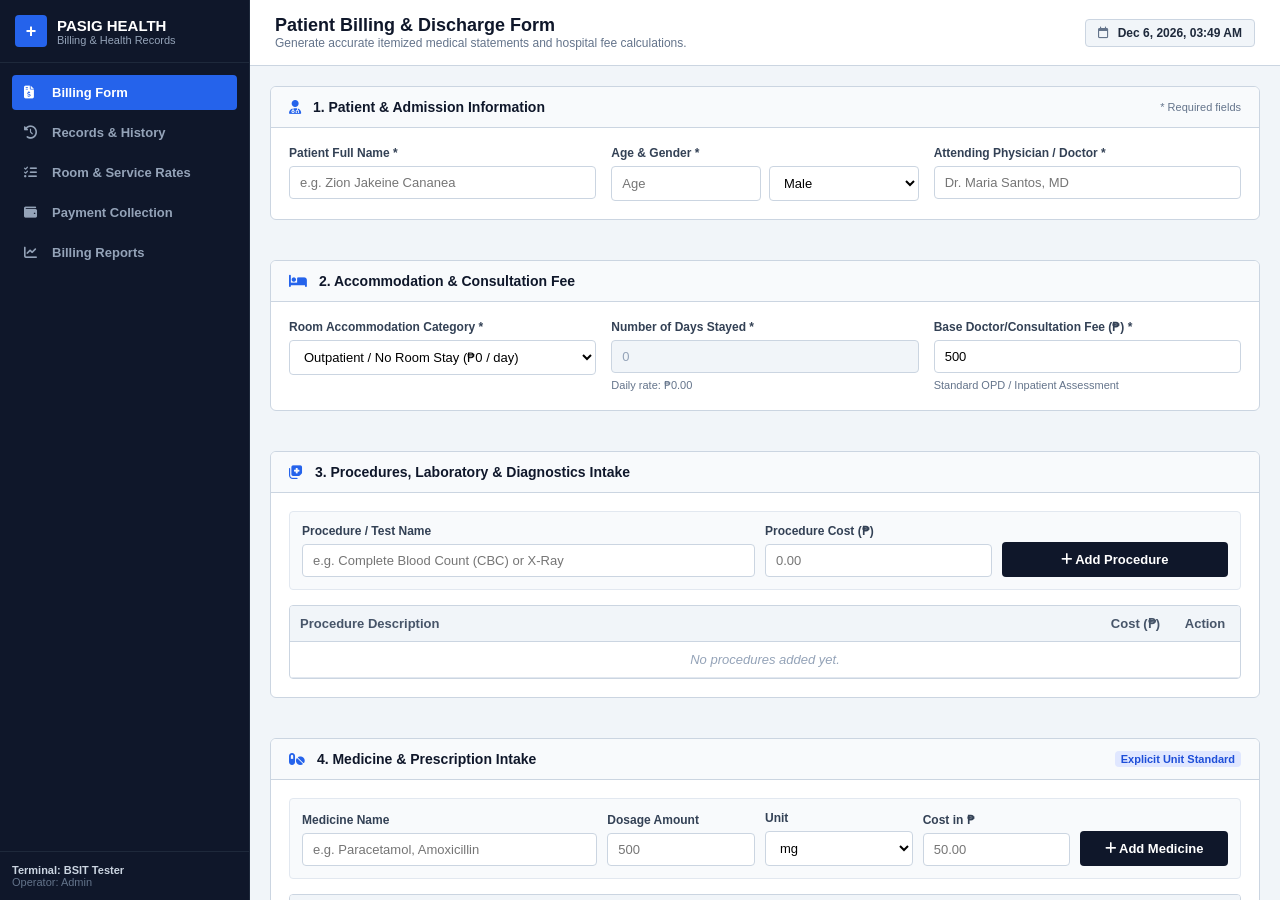
==== billing.html @ 8644d65e "Add files via upload" ====
<!DOCTYPE html>
<html lang="en">
<head>
  <meta charset="UTF-8">
  <meta name="viewport" content="width=device-width, initial-scale=1.0">
  <title>PASIG HEALTH - Billing Form</title>
  <link rel="stylesheet" href="https://cdnjs.cloudflare.com/ajax/libs/font-awesome/6.4.0/css/all.min.css">
  <link rel="stylesheet" href="css/style.css">
</head>
<body>

  <div class="class1">
    <aside class="class2">
      <div class="class3">
        <div class="LogoBackground">+</div>
        <div>
          <h1 style="font-size: 15px; font-weight: bold; color: #fff;">PASIG HEALTH</h1>
          <p style="font-size: 11px; color: #94a3b8;">Billing & Health Records</p>
        </div>
      </div>

      <nav class="class5">
        <a href="billing.html" class="class6 class7">
          <i class="fa-solid fa-file-invoice-dollar" style="width: 18px;"></i>
          <span>Billing Form</span>
        </a>
        <a href="history.html" class="class6">
          <i class="fa-solid fa-clock-rotate-left" style="width: 18px;"></i>
          <span>Records & History</span>
        </a>
        <a href="rates.html" class="class6">
          <i class="fa-solid fa-list-check" style="width: 18px;"></i>
          <span>Room & Service Rates</span>
        </a>
        <a href="payments.html" class="class6">
          <i class="fa-solid fa-wallet" style="width: 18px;"></i>
          <span>Payment Collection</span>
        </a>
        <a href="reports.html" class="class6">
          <i class="fa-solid fa-chart-line" style="width: 18px;"></i>
          <span>Billing Reports</span>
        </a>
      </nav>

      <div style="padding: 12px; border-top: 1px solid #1e293b; font-size: 11px; color: #64748b;">
        <p style="color: #cbd5e1; font-weight: bold;">Terminal: BSIT Tester</p>
        <p>Operator: Admin</p>
      </div>
    </aside>

    <main class="class8">
      <header class="class9">
        <div>
          <h2 style="font-size: 18px; font-weight: bold; color: #0f172a;">Patient Billing & Discharge Form</h2>
          <p style="font-size: 12px; color: #64748b;">Generate accurate itemized medical statements and hospital fee calculations.</p>
        </div>
        <div style="font-size: 12px; background: #f1f5f9; border: 1px solid #cbd5e1; padding: 6px 12px; border-radius: 4px;">
          <i class="fa-regular fa-calendar" style="color: #64748b; margin-right: 5px;"></i>
          <span id="current-date-display" style="font-weight: bold;">--</span>
        </div>
      </header>

      <div class="class10">
        <form id="billingForm" onsubmit="handleFormSubmit(event)" style="display: flex; flex-direction: column; gap: 20px;">
          
          <!-- SECTION 1 -->
          <div class="class11">
            <div class="class12">
              <span><i class="fa-solid fa-user-doctor" style="color: #2563eb; margin-right: 8px;"></i> 1. Patient & Admission Information</span>
              <span style="font-size: 11px; color: #64748b; font-weight: normal;">* Required fields</span>
            </div>
            
            <div class="class13">
              <div class="class14">
                <label class="class15">Patient Full Name *</label>
                <input type="text" id="patientName" required placeholder="e.g. Zion Jakeine Cananea" class="class16">
              </div>

              <div class="class14">
                <label class="class15">Age & Gender *</label>
                <div style="display: flex; gap: 8px;">
                  <input type="number" id="patientAge" required min="0" max="130" placeholder="Age" class="class16">
                  <select id="patientGender" required class="class16">
                    <option value="Male">Male</option>
                    <option value="Female">Female</option>
                    <option value="Other">Other</option>
                  </select>
                </div>
              </div>

              <div class="class14">
                <label class="class15">Attending Physician / Doctor *</label>
                <input type="text" id="attendingPhysician" required placeholder="Dr. Maria Santos, MD" class="class16">
              </div>
            </div>
          </div>

          <!-- SECTION 2 -->
          <div class="class11">
            <div class="class12">
              <span><i class="fa-solid fa-bed" style="color: #2563eb; margin-right: 8px;"></i> 2. Accommodation & Consultation Fee</span>
            </div>

            <div class="class13">
              <div class="class14">
                <label class="class15">Room Accommodation Category *</label>
                <select id="roomCategory" onchange="handleRoomChange()" class="class16">
                  <option value="outpatient">Outpatient / No Room Stay (₱0 / day)</option>
                  <option value="ward">General Ward (₱1,000 / day)</option>
                  <option value="semi">Semi-Private Room (₱2,500 / day)</option>
                  <option value="private">Private Room (₱5,000 / day)</option>
                  <option value="icu">ICU - Intensive Care Unit (₱15,000 / day)</option>
                </select>
              </div>

              <div class="class14">
                <label class="class15">Number of Days Stayed *</label>
                <input type="number" id="daysStayed" value="0" min="0" disabled oninput="calculateTotals()" class="class16 class-disabled">
                <span id="roomRateNote" style="font-size: 11px; color: #64748b;">Daily rate: ₱0.00</span>
              </div>

              <div class="class14">
                <label class="class15">Base Doctor/Consultation Fee (₱) *</label>
                <input type="number" id="consultationFee" value="500" min="0" step="0.01" oninput="calculateTotals()" required class="class16">
                <span style="font-size: 11px; color: #64748b;">Standard OPD / Inpatient Assessment</span>
              </div>
            </div>
          </div>

          <!-- SECTION 3 -->
          <div class="class11">
            <div class="class12">
              <span><i class="fa-solid fa-notes-medical" style="color: #2563eb; margin-right: 8px;"></i> 3. Procedures, Laboratory & Diagnostics Intake</span>
            </div>

            <div class="class17">
              <div class="class18">
                <div class="class14" style="flex: 2;">
                  <label class="class15">Procedure / Test Name</label>
                  <input type="text" id="procName" placeholder="e.g. Complete Blood Count (CBC) or X-Ray" class="class16">
                </div>

                <div class="class14" style="flex: 1;">
                  <label class="class15">Procedure Cost (₱)</label>
                  <input type="number" id="procCost" placeholder="0.00" min="0" step="0.01" class="class16">
                </div>

                <div style="flex: 1;">
                  <button type="button" onclick="addProcedure()" class="class19">
                    <i class="fa-solid fa-plus"></i> Add Procedure
                  </button>
                </div>
              </div>

              <div style="border: 1px solid #cbd5e1; border-radius: 4px; overflow: hidden;">
                <table class="class20">
                  <thead>
                    <tr>
                      <th>Procedure Description</th>
                      <th style="text-align: right;">Cost (₱)</th>
                      <th style="text-align: center; width: 70px;">Action</th>
                    </tr>
                  </thead>
                  <tbody id="proceduresList">
                    <tr><td colspan="3" style="text-align: center; color: #94a3b8; font-style: italic;">No procedures added yet.</td></tr>
                  </tbody>
                </table>
              </div>
            </div>
          </div>

          <!-- SECTION 4 -->
          <div class="class11">
            <div class="class12">
              <span><i class="fa-solid fa-pills" style="color: #2563eb; margin-right: 8px;"></i> 4. Medicine & Prescription Intake</span>
              <span style="font-size: 11px; background: #e0e7ff; color: #1d4ed8; padding: 2px 6px; border-radius: 4px;">Explicit Unit Standard</span>
            </div>

            <div class="class17">
              <div class="class18">
                <div class="class14" style="flex: 2;">
                  <label class="class15">Medicine Name</label>
                  <input type="text" id="medName" placeholder="e.g. Paracetamol, Amoxicillin" class="class16">
                </div>

                <div class="class14" style="flex: 1;">
                  <label class="class15">Dosage Amount</label>
                  <input type="number" id="medDosage" placeholder="500" min="0" step="any" class="class16">
                </div>

                <div class="class14" style="flex: 1;">
                  <label class="class15">Unit</label>
                  <select id="medUnit" class="class16">
                    <option value="mg">mg</option>
                    <option value="ml">ml</option>
                    <option value="g">g</option>
                    <option value="mcg">mcg</option>
                    <option value="tablets">tablets</option>
                    <option value="capsules">capsules</option>
                    <option value="vials">vials</option>
                    <option value="ampoules">ampoules</option>
                  </select>
                </div>

                <div class="class14" style="flex: 1;">
                  <label class="class15">Cost in ₱</label>
                  <input type="number" id="medCost" placeholder="50.00" min="0" step="0.01" class="class16">
                </div>

                <div style="flex: 1;">
                  <button type="button" onclick="addMedicine()" class="class19">
                    <i class="fa-solid fa-plus"></i> Add Medicine
                  </button>
                </div>
              </div>

              <div style="border: 1px solid #cbd5e1; border-radius: 4px; overflow: hidden;">
                <table class="class20">
                  <thead>
                    <tr>
                      <th>Medicine Detail (Name - Dosage & Unit)</th>
                      <th style="text-align: right;">Total Price (₱)</th>
                      <th style="text-align: center; width: 70px;">Action</th>
                    </tr>
                  </thead>
                  <tbody id="medicinesList">
                    <tr><td colspan="3" style="text-align: center; color: #94a3b8; font-style: italic;">No medicines added yet.</td></tr>
                  </tbody>
                </table>
              </div>
            </div>
          </div>

          <!-- SECTION 5: TOTAL BREAKDOWN -->
          <div class="class11" style="padding: 18px;">
            <h3 style="font-size: 15px; font-weight: bold; border-bottom: 1px solid #e2e8f0; padding-bottom: 8px; margin-bottom: 15px;">Billing Calculation Summary</h3>

            <div class="class21">
              <div class="class22">
                <span style="font-size: 11px; color: #64748b; display: block;">Consultation Fee</span>
                <span id="summaryConsultation" style="font-weight: bold; font-size: 16px; color: #0f172a;">₱500.00</span>
              </div>
              <div class="class22">
                <span style="font-size: 11px; color: #64748b; display: block;">Room Total Fee</span>
                <span id="summaryRoom" style="font-weight: bold; font-size: 16px; color: #0f172a;">₱0.00</span>
              </div>
              <div class="class22">
                <span style="font-size: 11px; color: #64748b; display: block;">Procedures Total</span>
                <span id="summaryProcedures" style="font-weight: bold; font-size: 16px; color: #0f172a;">₱0.00</span>
              </div>
              <div class="class22">
                <span style="font-size: 11px; color: #64748b; display: block;">Medicines Total</span>
                <span id="summaryMedicines" style="font-weight: bold; font-size: 16px; color: #0f172a;">₱0.00</span>
              </div>
            </div>

            <div class="class23">
              <div style="display: flex; align-items: baseline; gap: 8px;">
                <span style="font-weight: bold; font-size: 14px; color: #475569;">Grand Total Amount Due:</span>
                <span id="summaryGrandTotal" style="font-size: 22px; font-weight: bold; color: #2563eb;">₱500.00</span>
              </div>

              <div style="display: flex; gap: 10px;">
                <button type="button" onclick="resetBillingForm()" class="class25">Reset Form</button>
                <button type="submit" class="class24"><i class="fa-solid fa-file-invoice"></i> Process Billing & Save Record</button>
              </div>
            </div>
          </div>

        </form>
      </div>
    </main>
  </div>

  <!-- INVOICE MODAL -->
  <div id="invoiceModal" class="class26 class28">
    <div class="class27">
      <div class="no-print" style="display: flex; justify-content: space-between; align-items: center; border-bottom: 1px solid #cbd5e1; padding-bottom: 12px; margin-bottom: 15px;">
        <h3 style="font-weight: bold; font-size: 15px;">Official Patient Invoice Statement</h3>
        <div style="display: flex; gap: 8px;">
          <button onclick="printInvoice()" class="class24" style="padding: 6px 12px;"><i class="fa-solid fa-print"></i> Print Invoice</button>
          <button onclick="closeInvoiceModal()" class="class25" style="padding: 6px 12px;">Close</button>
        </div>
      </div>

      <div id="printableInvoice" style="font-size: 12px; display: flex; flex-direction: column; gap: 15px;">
        <div style="display: flex; justify-content: space-between; border-bottom: 1px solid #cbd5e1; padding-bottom: 12px;">
          <div>
            <h2 style="font-size: 16px; font-weight: bold; color: #0f172a;">PASIG GENERAL HOSPITAL</h2>
            <p style="color: #64748b;">Medical Records & Financial Billing Department</p>
          </div>
          <div style="text-align: right;">
            <p id="inv-id" style="font-weight: bold; font-family: monospace; font-size: 14px;">INV-2026-0000</p>
            <p style="color: #64748b;">Date: <span id="inv-date">--</span></p>
          </div>
        </div>

        <div style="background: #f8fafc; padding: 10px; border-radius: 4px; border: 1px solid #e2e8f0; display: grid; grid-template-columns: 1fr 1fr; gap: 10px;">
          <div>
            <p style="color: #64748b;">Patient Name:</p>
            <p id="inv-patientName" style="font-weight: bold; font-size: 13px;">--</p>
            <p style="color: #64748b; margin-top: 4px;">Age / Gender: <span id="inv-patientInfo" style="color: #0f172a;">--</span></p>
          </div>
          <div>
            <p style="color: #64748b;">Attending Physician:</p>
            <p id="inv-physician" style="font-weight: bold; color: #0f172a;">--</p>
            <p style="color: #64748b; margin-top: 4px;">Accommodation: <span id="inv-roomCategory" style="color: #0f172a;">--</span></p>
          </div>
        </div>

        <div>
          <h4 style="font-weight: bold; border-bottom: 1px solid #cbd5e1; padding-bottom: 5px; margin-bottom: 8px;">Itemized Charges</h4>
          <table class="class20">
            <thead>
              <tr>
                <th>Item / Description</th>
                <th style="text-align: center;">Category</th>
                <th style="text-align: right;">Amount (₱)</th>
              </tr>
            </thead>
            <tbody id="inv-itemsTable"></tbody>
          </table>
        </div>

        <div style="display: flex; justify-content: flex-end; border-top: 1px solid #cbd5e1; padding-top: 10px;">
          <div style="width: 250px; display: flex; flex-direction: column; gap: 4px; text-align: right;">
            <div style="display: flex; justify-content: space-between; color: #64748b;"><span>Consultation Fee:</span><span id="inv-subConsultation">₱0.00</span></div>
            <div style="display: flex; justify-content: space-between; color: #64748b;"><span>Room Accommodation:</span><span id="inv-subRoom">₱0.00</span></div>
            <div style="display: flex; justify-content: space-between; color: #64748b;"><span>Procedures & Lab:</span><span id="inv-subProcedures">₱0.00</span></div>
            <div style="display: flex; justify-content: space-between; color: #64748b;"><span>Pharmacy & Medicines:</span><span id="inv-subMedicines">₱0.00</span></div>
            <div style="display: flex; justify-content: space-between; font-weight: bold; font-size: 15px; color: #0f172a; border-top: 1px solid #cbd5e1; padding-top: 6px; margin-top: 4px;">
              <span>Grand Total Due:</span>
              <span id="inv-grandTotal" style="color: #2563eb;">₱0.00</span>
            </div>
          </div>
        </div>
      </div>
    </div>
  </div>

  <script src="js/app.js"></script>
</body>
</html>
---- css/style.css ----
* {
  box-sizing: border-box;
  margin: 0;
  padding: 0;
}

body {
  font-family: Arial, Helvetica, sans-serif;
  background-color: #f1f5f9;
  color: #1e293b;
}

.class1 {
  display: flex;
  min-height: 100vh;
  flex-direction: row;
}

.class2 {
  width: 250px;
  background-color: #0f172a;
  color: #ffffff;
  display: flex;
  flex-direction: column;
  flex-shrink: 0;
  border-right: 1px solid #1e293b;
}

.class3 {
  padding: 15px;
  border-bottom: 1px solid #1e293b;
  display: flex;
  align-items: center;
  gap: 10px;
}

.LogoBackground {
  width: 32px;
  height: 32px;
  background-color: #2563eb;
  color: #ffffff;
  border-radius: 4px;
  display: flex;
  align-items: center;
  justify-content: center;
  font-weight: bold;
  font-size: 18px;
}

.class5 {
  flex: 1;
  padding: 12px;
  display: flex;
  flex-direction: column;
  gap: 5px;
}

.class6 {
  width: 100%;
  display: flex;
  align-items: center;
  gap: 10px;
  padding: 10px 12px;
  border: none;
  background: transparent;
  color: #94a3b8;
  font-size: 13px;
  font-weight: 600;
  cursor: pointer;
  border-radius: 4px;
  text-align: left;
  text-decoration: none;
}

.class6:hover {
  background-color: #1e293b;
  color: #ffffff;
}

.class7 {
  background-color: #2563eb !important;
  color: #ffffff !important;
}

.class8 {
  flex: 1;
  display: flex;
  flex-direction: column;
  min-width: 0;
  height: 100vh;
  overflow-y: auto;
}

.class9 {
  background-color: #ffffff;
  border-bottom: 1px solid #cbd5e1;
  padding: 15px 25px;
  display: flex;
  justify-content: space-between;
  align-items: center;
}

.class10 {
  padding: 20px;
  max-width: 1200px;
  width: 100%;
  margin: 0 auto;
}

.class11 {
  background-color: #ffffff;
  border: 1px solid #cbd5e1;
  border-radius: 6px;
  margin-bottom: 20px;
  overflow: hidden;
}

.class12 {
  background-color: #f8fafc;
  padding: 12px 18px;
  border-bottom: 1px solid #cbd5e1;
  display: flex;
  justify-content: space-between;
  align-items: center;
  font-weight: bold;
  font-size: 14px;
  color: #0f172a;
}

.class13 {
  padding: 18px;
  display: grid;
  grid-template-columns: repeat(3, 1fr);
  gap: 15px;
}

.class14 {
  display: flex;
  flex-direction: column;
  gap: 6px;
}

.class15 {
  font-size: 12px;
  font-weight: bold;
  color: #334155;
}

.class16 {
  width: 100%;
  padding: 8px 10px;
  border: 1px solid #cbd5e1;
  border-radius: 4px;
  font-size: 13px;
  outline: none;
  background-color: #ffffff;
}

.class16:focus {
  border-color: #2563eb;
}

.class17 {
  padding: 18px;
  display: flex;
  flex-direction: column;
  gap: 15px;
}

.class18 {
  display: flex;
  gap: 10px;
  background-color: #f8fafc;
  padding: 12px;
  border: 1px solid #e2e8f0;
  border-radius: 4px;
  align-items: flex-end;
}

.class19 {
  background-color: #0f172a;
  color: #ffffff;
  border: none;
  padding: 8px 14px;
  border-radius: 4px;
  font-size: 13px;
  cursor: pointer;
  font-weight: bold;
  width: 100%;
  height: 35px;
}

.class19:hover {
  background-color: #1e293b;
}

.class20 {
  width: 100%;
  border-collapse: collapse;
  font-size: 13px;
  text-align: left;
}

.class20 th {
  background-color: #f1f5f9;
  padding: 10px;
  border-bottom: 1px solid #cbd5e1;
  color: #475569;
  font-weight: bold;
}

.class20 td {
  padding: 10px;
  border-bottom: 1px solid #e2e8f0;
}

.class21 {
  display: grid;
  grid-template-columns: repeat(4, 1fr);
  gap: 15px;
  margin-bottom: 15px;
}

.class22 {
  background-color: #f8fafc;
  padding: 12px;
  border: 1px solid #e2e8f0;
  border-radius: 4px;
}

.class23 {
  display: flex;
  justify-content: space-between;
  align-items: center;
  border-top: 1px solid #e2e8f0;
  padding-top: 15px;
}

.class24 {
  background-color: #2563eb;
  color: #ffffff;
  border: none;
  padding: 9px 18px;
  border-radius: 4px;
  font-size: 13px;
  font-weight: bold;
  cursor: pointer;
}

.class25 {
  background-color: #ffffff;
  border: 1px solid #cbd5e1;
  color: #334155;
  padding: 9px 18px;
  border-radius: 4px;
  font-size: 13px;
  cursor: pointer;
}

.class26 {
  position: fixed;
  top: 0;
  left: 0;
  width: 100%;
  height: 100%;
  background-color: rgba(15, 23, 42, 0.6);
  display: flex;
  align-items: center;
  justify-content: center;
  z-index: 999;
}

.class27 {
  background-color: #ffffff;
  border-radius: 8px;
  width: 100%;
  max-width: 650px;
  max-height: 90vh;
  overflow-y: auto;
  border: 1px solid #cbd5e1;
  padding: 25px;
}

.class28 {
  display: none !important;
}

.class-disabled {
  background-color: #f1f5f9;
  color: #94a3b8;
}

.wip-badge {
  background-color: #fef3c7;
  color: #b45309;
  font-size: 11px;
  font-weight: bold;
  padding: 3px 8px;
  border-radius: 4px;
  border: 1px solid #fde68a;
}

@media (max-width: 768px) {
  .class1 { flex-direction: column; }
  .class2 { width: 100%; }
  .class13, .class21 { grid-template-columns: 1fr; }
  .class18 { flex-direction: column; align-items: stretch; }
}

@media print {
  body * { visibility: hidden; }
  #printableInvoice, #printableInvoice * { visibility: visible; }
  #printableInvoice {
    position: absolute;
    left: 0;
    top: 0;
    width: 100%;
    padding: 20px;
  }
  .no-print { display: none !important; }
}
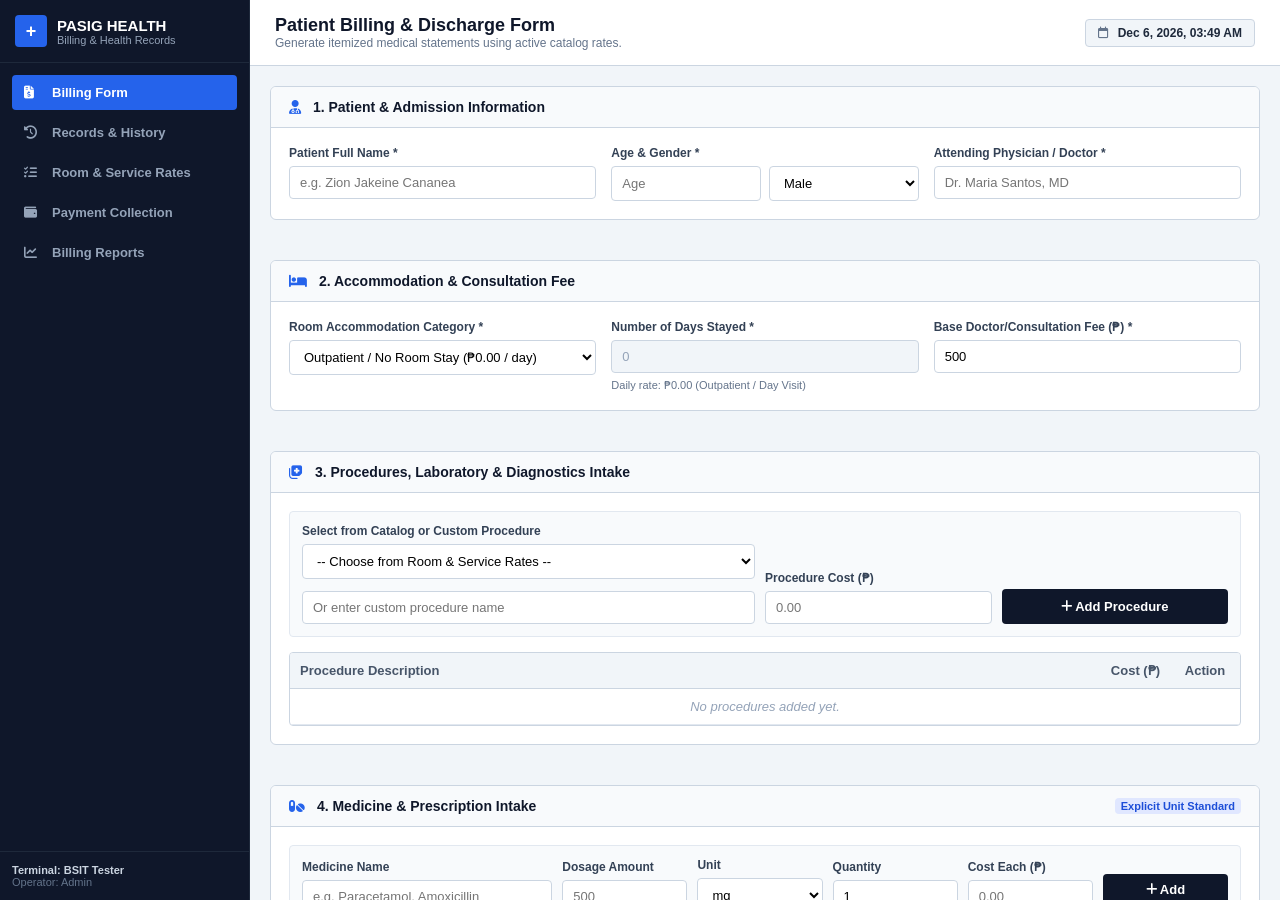
==== commit d1853d42: "Add files via upload" ====
--- a/billing.html
+++ b/billing.html
@@ -1,343 +1,275 @@
 <!DOCTYPE html>
 <html lang="en">
 <head>
-  <meta charset="UTF-8">
-  <meta name="viewport" content="width=device-width, initial-scale=1.0">
-  <title>PASIG HEALTH - Billing Form</title>
-  <link rel="stylesheet" href="https://cdnjs.cloudflare.com/ajax/libs/font-awesome/6.4.0/css/all.min.css">
-  <link rel="stylesheet" href="css/style.css">
+ <meta charset="UTF-8">
+ <meta name="viewport" content="width=device-width, initial-scale=1.0">
+ <title>PASIG HEALTH - Billing Form</title>
+ <link rel="stylesheet" href="https://cdnjs.cloudflare.com/ajax/libs/font-awesome/6.4.0/css/all.min.css">
+ <link rel="stylesheet" href="css/style.css">
 </head>
 <body>
-
-  <div class="class1">
-    <aside class="class2">
-      <div class="class3">
-        <div class="LogoBackground">+</div>
-        <div>
-          <h1 style="font-size: 15px; font-weight: bold; color: #fff;">PASIG HEALTH</h1>
-          <p style="font-size: 11px; color: #94a3b8;">Billing & Health Records</p>
-        </div>
-      </div>
-
-      <nav class="class5">
-        <a href="billing.html" class="class6 class7">
-          <i class="fa-solid fa-file-invoice-dollar" style="width: 18px;"></i>
-          <span>Billing Form</span>
-        </a>
-        <a href="history.html" class="class6">
-          <i class="fa-solid fa-clock-rotate-left" style="width: 18px;"></i>
-          <span>Records & History</span>
-        </a>
-        <a href="rates.html" class="class6">
-          <i class="fa-solid fa-list-check" style="width: 18px;"></i>
-          <span>Room & Service Rates</span>
-        </a>
-        <a href="payments.html" class="class6">
-          <i class="fa-solid fa-wallet" style="width: 18px;"></i>
-          <span>Payment Collection</span>
-        </a>
-        <a href="reports.html" class="class6">
-          <i class="fa-solid fa-chart-line" style="width: 18px;"></i>
-          <span>Billing Reports</span>
-        </a>
-      </nav>
-
-      <div style="padding: 12px; border-top: 1px solid #1e293b; font-size: 11px; color: #64748b;">
-        <p style="color: #cbd5e1; font-weight: bold;">Terminal: BSIT Tester</p>
-        <p>Operator: Admin</p>
-      </div>
-    </aside>
-
-    <main class="class8">
-      <header class="class9">
-        <div>
-          <h2 style="font-size: 18px; font-weight: bold; color: #0f172a;">Patient Billing & Discharge Form</h2>
-          <p style="font-size: 12px; color: #64748b;">Generate accurate itemized medical statements and hospital fee calculations.</p>
-        </div>
-        <div style="font-size: 12px; background: #f1f5f9; border: 1px solid #cbd5e1; padding: 6px 12px; border-radius: 4px;">
-          <i class="fa-regular fa-calendar" style="color: #64748b; margin-right: 5px;"></i>
-          <span id="current-date-display" style="font-weight: bold;">--</span>
-        </div>
-      </header>
-
-      <div class="class10">
-        <form id="billingForm" onsubmit="handleFormSubmit(event)" style="display: flex; flex-direction: column; gap: 20px;">
-          
-          <!-- SECTION 1 -->
-          <div class="class11">
-            <div class="class12">
-              <span><i class="fa-solid fa-user-doctor" style="color: #2563eb; margin-right: 8px;"></i> 1. Patient & Admission Information</span>
-              <span style="font-size: 11px; color: #64748b; font-weight: normal;">* Required fields</span>
-            </div>
-            
-            <div class="class13">
-              <div class="class14">
-                <label class="class15">Patient Full Name *</label>
-                <input type="text" id="patientName" required placeholder="e.g. Zion Jakeine Cananea" class="class16">
-              </div>
-
-              <div class="class14">
-                <label class="class15">Age & Gender *</label>
-                <div style="display: flex; gap: 8px;">
-                  <input type="number" id="patientAge" required min="0" max="130" placeholder="Age" class="class16">
-                  <select id="patientGender" required class="class16">
-                    <option value="Male">Male</option>
-                    <option value="Female">Female</option>
-                    <option value="Other">Other</option>
-                  </select>
-                </div>
-              </div>
-
-              <div class="class14">
-                <label class="class15">Attending Physician / Doctor *</label>
-                <input type="text" id="attendingPhysician" required placeholder="Dr. Maria Santos, MD" class="class16">
-              </div>
-            </div>
-          </div>
-
-          <!-- SECTION 2 -->
-          <div class="class11">
-            <div class="class12">
-              <span><i class="fa-solid fa-bed" style="color: #2563eb; margin-right: 8px;"></i> 2. Accommodation & Consultation Fee</span>
-            </div>
-
-            <div class="class13">
-              <div class="class14">
-                <label class="class15">Room Accommodation Category *</label>
-                <select id="roomCategory" onchange="handleRoomChange()" class="class16">
-                  <option value="outpatient">Outpatient / No Room Stay (₱0 / day)</option>
-                  <option value="ward">General Ward (₱1,000 / day)</option>
-                  <option value="semi">Semi-Private Room (₱2,500 / day)</option>
-                  <option value="private">Private Room (₱5,000 / day)</option>
-                  <option value="icu">ICU - Intensive Care Unit (₱15,000 / day)</option>
-                </select>
-              </div>
-
-              <div class="class14">
-                <label class="class15">Number of Days Stayed *</label>
-                <input type="number" id="daysStayed" value="0" min="0" disabled oninput="calculateTotals()" class="class16 class-disabled">
-                <span id="roomRateNote" style="font-size: 11px; color: #64748b;">Daily rate: ₱0.00</span>
-              </div>
-
-              <div class="class14">
-                <label class="class15">Base Doctor/Consultation Fee (₱) *</label>
-                <input type="number" id="consultationFee" value="500" min="0" step="0.01" oninput="calculateTotals()" required class="class16">
-                <span style="font-size: 11px; color: #64748b;">Standard OPD / Inpatient Assessment</span>
-              </div>
-            </div>
-          </div>
-
-          <!-- SECTION 3 -->
-          <div class="class11">
-            <div class="class12">
-              <span><i class="fa-solid fa-notes-medical" style="color: #2563eb; margin-right: 8px;"></i> 3. Procedures, Laboratory & Diagnostics Intake</span>
-            </div>
-
-            <div class="class17">
-              <div class="class18">
-                <div class="class14" style="flex: 2;">
-                  <label class="class15">Procedure / Test Name</label>
-                  <input type="text" id="procName" placeholder="e.g. Complete Blood Count (CBC) or X-Ray" class="class16">
-                </div>
-
-                <div class="class14" style="flex: 1;">
-                  <label class="class15">Procedure Cost (₱)</label>
-                  <input type="number" id="procCost" placeholder="0.00" min="0" step="0.01" class="class16">
-                </div>
-
-                <div style="flex: 1;">
-                  <button type="button" onclick="addProcedure()" class="class19">
-                    <i class="fa-solid fa-plus"></i> Add Procedure
-                  </button>
-                </div>
-              </div>
-
-              <div style="border: 1px solid #cbd5e1; border-radius: 4px; overflow: hidden;">
-                <table class="class20">
-                  <thead>
-                    <tr>
-                      <th>Procedure Description</th>
-                      <th style="text-align: right;">Cost (₱)</th>
-                      <th style="text-align: center; width: 70px;">Action</th>
-                    </tr>
-                  </thead>
-                  <tbody id="proceduresList">
-                    <tr><td colspan="3" style="text-align: center; color: #94a3b8; font-style: italic;">No procedures added yet.</td></tr>
-                  </tbody>
-                </table>
-              </div>
-            </div>
-          </div>
-
-          <!-- SECTION 4 -->
-          <div class="class11">
-            <div class="class12">
-              <span><i class="fa-solid fa-pills" style="color: #2563eb; margin-right: 8px;"></i> 4. Medicine & Prescription Intake</span>
-              <span style="font-size: 11px; background: #e0e7ff; color: #1d4ed8; padding: 2px 6px; border-radius: 4px;">Explicit Unit Standard</span>
-            </div>
-
-            <div class="class17">
-              <div class="class18">
-                <div class="class14" style="flex: 2;">
-                  <label class="class15">Medicine Name</label>
-                  <input type="text" id="medName" placeholder="e.g. Paracetamol, Amoxicillin" class="class16">
-                </div>
-
-                <div class="class14" style="flex: 1;">
-                  <label class="class15">Dosage Amount</label>
-                  <input type="number" id="medDosage" placeholder="500" min="0" step="any" class="class16">
-                </div>
-
-                <div class="class14" style="flex: 1;">
-                  <label class="class15">Unit</label>
-                  <select id="medUnit" class="class16">
-                    <option value="mg">mg</option>
-                    <option value="ml">ml</option>
-                    <option value="g">g</option>
-                    <option value="mcg">mcg</option>
-                    <option value="tablets">tablets</option>
-                    <option value="capsules">capsules</option>
-                    <option value="vials">vials</option>
-                    <option value="ampoules">ampoules</option>
-                  </select>
-                </div>
-
-                <div class="class14" style="flex: 1;">
-                  <label class="class15">Cost in ₱</label>
-                  <input type="number" id="medCost" placeholder="50.00" min="0" step="0.01" class="class16">
-                </div>
-
-                <div style="flex: 1;">
-                  <button type="button" onclick="addMedicine()" class="class19">
-                    <i class="fa-solid fa-plus"></i> Add Medicine
-                  </button>
-                </div>
-              </div>
-
-              <div style="border: 1px solid #cbd5e1; border-radius: 4px; overflow: hidden;">
-                <table class="class20">
-                  <thead>
-                    <tr>
-                      <th>Medicine Detail (Name - Dosage & Unit)</th>
-                      <th style="text-align: right;">Total Price (₱)</th>
-                      <th style="text-align: center; width: 70px;">Action</th>
-                    </tr>
-                  </thead>
-                  <tbody id="medicinesList">
-                    <tr><td colspan="3" style="text-align: center; color: #94a3b8; font-style: italic;">No medicines added yet.</td></tr>
-                  </tbody>
-                </table>
-              </div>
-            </div>
-          </div>
-
-          <!-- SECTION 5: TOTAL BREAKDOWN -->
-          <div class="class11" style="padding: 18px;">
-            <h3 style="font-size: 15px; font-weight: bold; border-bottom: 1px solid #e2e8f0; padding-bottom: 8px; margin-bottom: 15px;">Billing Calculation Summary</h3>
-
-            <div class="class21">
-              <div class="class22">
-                <span style="font-size: 11px; color: #64748b; display: block;">Consultation Fee</span>
-                <span id="summaryConsultation" style="font-weight: bold; font-size: 16px; color: #0f172a;">₱500.00</span>
-              </div>
-              <div class="class22">
-                <span style="font-size: 11px; color: #64748b; display: block;">Room Total Fee</span>
-                <span id="summaryRoom" style="font-weight: bold; font-size: 16px; color: #0f172a;">₱0.00</span>
-              </div>
-              <div class="class22">
-                <span style="font-size: 11px; color: #64748b; display: block;">Procedures Total</span>
-                <span id="summaryProcedures" style="font-weight: bold; font-size: 16px; color: #0f172a;">₱0.00</span>
-              </div>
-              <div class="class22">
-                <span style="font-size: 11px; color: #64748b; display: block;">Medicines Total</span>
-                <span id="summaryMedicines" style="font-weight: bold; font-size: 16px; color: #0f172a;">₱0.00</span>
-              </div>
-            </div>
-
-            <div class="class23">
-              <div style="display: flex; align-items: baseline; gap: 8px;">
-                <span style="font-weight: bold; font-size: 14px; color: #475569;">Grand Total Amount Due:</span>
-                <span id="summaryGrandTotal" style="font-size: 22px; font-weight: bold; color: #2563eb;">₱500.00</span>
-              </div>
-
-              <div style="display: flex; gap: 10px;">
-                <button type="button" onclick="resetBillingForm()" class="class25">Reset Form</button>
-                <button type="submit" class="class24"><i class="fa-solid fa-file-invoice"></i> Process Billing & Save Record</button>
-              </div>
-            </div>
-          </div>
-
-        </form>
-      </div>
-    </main>
-  </div>
-
-  <!-- INVOICE MODAL -->
-  <div id="invoiceModal" class="class26 class28">
-    <div class="class27">
-      <div class="no-print" style="display: flex; justify-content: space-between; align-items: center; border-bottom: 1px solid #cbd5e1; padding-bottom: 12px; margin-bottom: 15px;">
-        <h3 style="font-weight: bold; font-size: 15px;">Official Patient Invoice Statement</h3>
-        <div style="display: flex; gap: 8px;">
-          <button onclick="printInvoice()" class="class24" style="padding: 6px 12px;"><i class="fa-solid fa-print"></i> Print Invoice</button>
-          <button onclick="closeInvoiceModal()" class="class25" style="padding: 6px 12px;">Close</button>
-        </div>
-      </div>
-
-      <div id="printableInvoice" style="font-size: 12px; display: flex; flex-direction: column; gap: 15px;">
-        <div style="display: flex; justify-content: space-between; border-bottom: 1px solid #cbd5e1; padding-bottom: 12px;">
-          <div>
-            <h2 style="font-size: 16px; font-weight: bold; color: #0f172a;">PASIG GENERAL HOSPITAL</h2>
-            <p style="color: #64748b;">Medical Records & Financial Billing Department</p>
-          </div>
-          <div style="text-align: right;">
-            <p id="inv-id" style="font-weight: bold; font-family: monospace; font-size: 14px;">INV-2026-0000</p>
-            <p style="color: #64748b;">Date: <span id="inv-date">--</span></p>
-          </div>
-        </div>
-
-        <div style="background: #f8fafc; padding: 10px; border-radius: 4px; border: 1px solid #e2e8f0; display: grid; grid-template-columns: 1fr 1fr; gap: 10px;">
-          <div>
-            <p style="color: #64748b;">Patient Name:</p>
-            <p id="inv-patientName" style="font-weight: bold; font-size: 13px;">--</p>
-            <p style="color: #64748b; margin-top: 4px;">Age / Gender: <span id="inv-patientInfo" style="color: #0f172a;">--</span></p>
-          </div>
-          <div>
-            <p style="color: #64748b;">Attending Physician:</p>
-            <p id="inv-physician" style="font-weight: bold; color: #0f172a;">--</p>
-            <p style="color: #64748b; margin-top: 4px;">Accommodation: <span id="inv-roomCategory" style="color: #0f172a;">--</span></p>
-          </div>
-        </div>
-
-        <div>
-          <h4 style="font-weight: bold; border-bottom: 1px solid #cbd5e1; padding-bottom: 5px; margin-bottom: 8px;">Itemized Charges</h4>
-          <table class="class20">
-            <thead>
-              <tr>
-                <th>Item / Description</th>
-                <th style="text-align: center;">Category</th>
-                <th style="text-align: right;">Amount (₱)</th>
-              </tr>
-            </thead>
-            <tbody id="inv-itemsTable"></tbody>
-          </table>
-        </div>
-
-        <div style="display: flex; justify-content: flex-end; border-top: 1px solid #cbd5e1; padding-top: 10px;">
-          <div style="width: 250px; display: flex; flex-direction: column; gap: 4px; text-align: right;">
-            <div style="display: flex; justify-content: space-between; color: #64748b;"><span>Consultation Fee:</span><span id="inv-subConsultation">₱0.00</span></div>
-            <div style="display: flex; justify-content: space-between; color: #64748b;"><span>Room Accommodation:</span><span id="inv-subRoom">₱0.00</span></div>
-            <div style="display: flex; justify-content: space-between; color: #64748b;"><span>Procedures & Lab:</span><span id="inv-subProcedures">₱0.00</span></div>
-            <div style="display: flex; justify-content: space-between; color: #64748b;"><span>Pharmacy & Medicines:</span><span id="inv-subMedicines">₱0.00</span></div>
-            <div style="display: flex; justify-content: space-between; font-weight: bold; font-size: 15px; color: #0f172a; border-top: 1px solid #cbd5e1; padding-top: 6px; margin-top: 4px;">
-              <span>Grand Total Due:</span>
-              <span id="inv-grandTotal" style="color: #2563eb;">₱0.00</span>
-            </div>
-          </div>
-        </div>
-      </div>
-    </div>
-  </div>
-
-  <script src="js/app.js"></script>
+ <div class="class1">
+ <aside class="class2">
+ <div class="class3">
+ <div class="LogoBackground">+</div>
+ <div>
+ <h1 style="font-size: 15px; font-weight: bold; color: #fff;">PASIG HEALTH</h1>
+ <p style="font-size: 11px; color: #94a3b8;">Billing & Health Records</p>
+ </div>
+ </div>
+ <nav class="class5">
+ <a href="billing.html" class="class6 class7"><i class="fa-solid fa-file-invoice-dollar" style="width: 18px;"></i><span>Billing Form</span></a>
+ <a href="history.html" class="class6"><i class="fa-solid fa-clock-rotate-left" style="width: 18px;"></i><span>Records & History</span></a>
+ <a href="rates.html" class="class6"><i class="fa-solid fa-list-check" style="width: 18px;"></i><span>Room & Service Rates</span></a>
+ <a href="payments.html" class="class6"><i class="fa-solid fa-wallet" style="width: 18px;"></i><span>Payment Collection</span></a>
+ <a href="reports.html" class="class6"><i class="fa-solid fa-chart-line" style="width: 18px;"></i><span>Billing Reports</span></a>
+ </nav>
+ <div style="padding: 12px; border-top: 1px solid #1e293b; font-size: 11px; color: #64748b;">
+ <p style="color: #cbd5e1; font-weight: bold;">Terminal: BSIT Tester</p>
+ <p>Operator: Admin</p>
+ </div>
+ </aside>
+
+ <main class="class8">
+ <header class="class9">
+ <div>
+ <h2 style="font-size: 18px; font-weight: bold; color: #0f172a;">Patient Billing & Discharge Form</h2>
+ <p style="font-size: 12px; color: #64748b;">Generate itemized medical statements using active catalog rates.</p>
+ </div>
+ <div style="font-size: 12px; background: #f1f5f9; border: 1px solid #cbd5e1; padding: 6px 12px; border-radius: 4px;">
+ <i class="fa-regular fa-calendar" style="color: #64748b; margin-right: 5px;"></i>
+ <span id="current-date-display" style="font-weight: bold;">--</span>
+ </div>
+ </header>
+
+ <div class="class10">
+ <form id="billingForm" onsubmit="handleFormSubmit(event)" style="display: flex; flex-direction: column; gap: 20px;">
+ 
+ <!-- SECTION 1 -->
+ <div class="class11">
+ <div class="class12"><span><i class="fa-solid fa-user-doctor" style="color: #2563eb; margin-right: 8px;"></i> 1. Patient & Admission Information</span></div>
+ <div class="class13">
+ <div class="class14">
+ <label class="class15">Patient Full Name *</label>
+ <input type="text" id="patientName" required placeholder="e.g. Zion Jakeine Cananea" class="class16">
+ </div>
+ <div class="class14">
+ <label class="class15">Age & Gender *</label>
+ <div style="display: flex; gap: 8px;">
+ <input type="number" id="patientAge" required min="0" max="130" placeholder="Age" class="class16">
+ <select id="patientGender" required class="class16">
+ <option value="Male">Male</option>
+ <option value="Female">Female</option>
+ <option value="Other">Other</option>
+ </select>
+ </div>
+ </div>
+ <div class="class14">
+ <label class="class15">Attending Physician / Doctor *</label>
+ <input type="text" id="attendingPhysician" required placeholder="Dr. Maria Santos, MD" class="class16">
+ </div>
+ </div>
+ </div>
+
+ <!-- SECTION 2 -->
+ <div class="class11">
+ <div class="class12"><span><i class="fa-solid fa-bed" style="color: #2563eb; margin-right: 8px;"></i> 2. Accommodation & Consultation Fee</span></div>
+ <div class="class13">
+ <div class="class14">
+ <label class="class15">Room Accommodation Category *</label>
+ <select id="roomCategory" onchange="handleRoomChange()" class="class16">
+ <!-- Populated dynamically from rates catalog -->
+ </select>
+ </div>
+ <div class="class14">
+ <label class="class15">Number of Days Stayed *</label>
+ <input type="number" id="daysStayed" value="0" min="0" disabled oninput="calculateTotals()" class="class16 class-disabled">
+ <span id="roomRateNote" style="font-size: 11px; color: #64748b;">Daily rate: ₱0.00</span>
+ </div>
+ <div class="class14">
+ <label class="class15">Base Doctor/Consultation Fee (₱) *</label>
+ <input type="number" id="consultationFee" value="500" min="0" step="0.01" oninput="calculateTotals()" required class="class16">
+ </div>
+ </div>
+ </div>
+
+ <!-- SECTION 3: PROCEDURES LINKED TO RATES -->
+ <div class="class11">
+ <div class="class12"><span><i class="fa-solid fa-notes-medical" style="color: #2563eb; margin-right: 8px;"></i> 3. Procedures, Laboratory & Diagnostics Intake</span></div>
+ <div class="class17">
+ <div class="class18">
+ <div class="class14" style="flex: 2;">
+ <label class="class15">Select from Catalog or Custom Procedure</label>
+ <select id="procSelectCatalog" onchange="fillProcedureRate()" class="class16">
+ <option value="">-- Choose from Room & Service Rates --</option>
+ </select>
+ <input type="text" id="procName" placeholder="Or enter custom procedure name" class="class16" style="margin-top: 6px;">
+ </div>
+ <div class="class14" style="flex: 1;">
+ <label class="class15">Procedure Cost (₱)</label>
+ <input type="number" id="procCost" placeholder="0.00" min="0" step="0.01" class="class16">
+ </div>
+ <div style="flex: 1;">
+ <button type="button" onclick="addProcedure()" class="class19"><i class="fa-solid fa-plus"></i> Add Procedure</button>
+ </div>
+ </div>
+ <div style="border: 1px solid #cbd5e1; border-radius: 4px; overflow: hidden;">
+ <table class="class20">
+ <thead><tr><th>Procedure Description</th><th style="text-align: right;">Cost (₱)</th><th style="text-align: center; width: 70px;">Action</th></tr></thead>
+ <tbody id="proceduresList"><tr><td colspan="3" style="text-align: center; color: #94a3b8; font-style: italic;">No procedures added yet.</td></tr></tbody>
+ </table>
+ </div>
+ </div>
+ </div>
+
+ <!-- SECTION 4: MEDICINE & PRESCRIPTION INTAKE -->
+ <div class="class11">
+   <div class="class12">
+     <span><i class="fa-solid fa-pills" style="color: #2563eb; margin-right: 8px;"></i> 4. Medicine & Prescription Intake</span>
+     <span style="font-size: 11px; background: #e0e7ff; color: #1d4ed8; padding: 2px 6px; border-radius: 4px;">Explicit Unit Standard</span>
+   </div>
+
+   <div class="class17">
+     <div class="class18">
+       <div class="class14" style="flex: 2;">
+         <label class="class15">Medicine Name</label>
+         <input type="text" id="medName" placeholder="e.g. Paracetamol, Amoxicillin" class="class16">
+       </div>
+
+       <div class="class14" style="flex: 1;">
+         <label class="class15">Dosage Amount</label>
+         <input type="number" id="medDosage" placeholder="500" min="0" step="any" class="class16">
+       </div>
+
+       <div class="class14" style="flex: 1;">
+         <label class="class15">Unit</label>
+         <select id="medUnit" class="class16">
+           <option value="mg">mg</option>
+           <option value="ml">ml</option>
+           <option value="g">g</option>
+           <option value="mcg">mcg</option>
+           <option value="tablets">tablets</option>
+           <option value="capsules">capsules</option>
+           <option value="vials">vials</option>
+           <option value="ampoules">ampoules</option>
+         </select>
+       </div>
+
+       <div class="class14" style="flex: 1;">
+         <label class="class15">Quantity</label>
+         <input type="number" id="medQty" value="1" min="1" class="class16">
+       </div>
+
+       <div class="class14" style="flex: 1;">
+         <label class="class15">Cost Each (₱)</label>
+         <input type="number" id="medUnitCost" placeholder="0.00" min="0" step="0.01" class="class16">
+       </div>
+
+       <div style="flex: 1;">
+         <button type="button" onclick="addMedicine()" class="class19">
+           <i class="fa-solid fa-plus"></i> Add Medicine
+         </button>
+       </div>
+     </div>
+
+     <div style="border: 1px solid #cbd5e1; border-radius: 4px; overflow: hidden;">
+       <table class="class20">
+         <thead>
+           <tr>
+             <th>Medicine Detail (Name - Dosage & Unit)</th>
+             <th style="text-align: center;">Qty</th>
+             <th style="text-align: right;">Total Price (₱)</th>
+             <th style="text-align: center; width: 70px;">Action</th>
+           </tr>
+         </thead>
+         <tbody id="medicinesList">
+           <tr><td colspan="4" style="text-align: center; color: #94a3b8; font-style: italic;">No medicines added yet.</td></tr>
+         </tbody>
+       </table>
+     </div>
+   </div>
+ </div>
+
+ <!-- SECTION 5: TOTALS -->
+ <div class="class11" style="padding: 18px;">
+ <h3 style="font-size: 15px; font-weight: bold; border-bottom: 1px solid #e2e8f0; padding-bottom: 8px; margin-bottom: 15px;">Billing Calculation Summary</h3>
+ <div class="class21">
+ <div class="class22"><span style="font-size: 11px; color: #64748b; display: block;">Consultation Fee</span><span id="summaryConsultation" style="font-weight: bold; font-size: 16px; color: #0f172a;">₱500.00</span></div>
+ <div class="class22"><span style="font-size: 11px; color: #64748b; display: block;">Room Total Fee</span><span id="summaryRoom" style="font-weight: bold; font-size: 16px; color: #0f172a;">₱0.00</span></div>
+ <div class="class22"><span style="font-size: 11px; color: #64748b; display: block;">Procedures Total</span><span id="summaryProcedures" style="font-weight: bold; font-size: 16px; color: #0f172a;">₱0.00</span></div>
+ <div class="class22"><span style="font-size: 11px; color: #64748b; display: block;">Medicines Total</span><span id="summaryMedicines" style="font-weight: bold; font-size: 16px; color: #0f172a;">₱0.00</span></div>
+ </div>
+ <div class="class23">
+ <div style="display: flex; align-items: baseline; gap: 8px;">
+ <span style="font-weight: bold; font-size: 14px; color: #475569;">Grand Total Amount Due:</span>
+ <span id="summaryGrandTotal" style="font-size: 22px; font-weight: bold; color: #2563eb;">₱500.00</span>
+ </div>
+ <div style="display: flex; gap: 10px;">
+ <button type="button" onclick="resetBillingForm()" class="class25">Reset Form</button>
+ <button type="submit" class="class24"><i class="fa-solid fa-file-invoice"></i> Process Billing & Save Record</button>
+ </div>
+ </div>
+ </div>
+ </form>
+ </div>
+ </main>
+ </div>
+
+ <!-- INVOICE MODAL -->
+ <div id="invoiceModal" class="class26 class28">
+ <div class="class27">
+ <div class="no-print" style="display: flex; justify-content: space-between; align-items: center; border-bottom: 1px solid #cbd5e1; padding-bottom: 12px; margin-bottom: 15px;">
+ <h3 style="font-weight: bold; font-size: 15px;">Official Patient Invoice Statement</h3>
+ <div style="display: flex; gap: 8px;">
+ <button onclick="window.print()" class="class24" style="padding: 6px 12px;"><i class="fa-solid fa-print"></i> Print Invoice</button>
+ <button onclick="closeInvoiceModal()" class="class25" style="padding: 6px 12px;">Close</button>
+ </div>
+ </div>
+ <div id="printableInvoice" style="font-size: 12px; display: flex; flex-direction: column; gap: 15px;">
+ <div style="display: flex; justify-content: space-between; border-bottom: 1px solid #cbd5e1; padding-bottom: 12px;">
+ <div>
+ <h2 style="font-size: 16px; font-weight: bold; color: #0f172a;">PASIG GENERAL HOSPITAL</h2>
+ <p style="color: #64748b;">Medical Records & Financial Billing Department</p>
+ </div>
+ <div style="text-align: right;">
+ <p id="inv-id" style="font-weight: bold; font-family: monospace; font-size: 14px;">INV-2026-0000</p>
+ <p style="color: #64748b;">Date: <span id="inv-date">--</span></p>
+ </div>
+ </div>
+ <div style="background: #f8fafc; padding: 10px; border-radius: 4px; border: 1px solid #e2e8f0; display: grid; grid-template-columns: 1fr 1fr; gap: 10px;">
+ <div>
+ <p style="color: #64748b;">Patient Name:</p>
+ <p id="inv-patientName" style="font-weight: bold; font-size: 13px;">--</p>
+ <p style="color: #64748b; margin-top: 4px;">Age / Gender: <span id="inv-patientInfo" style="color: #0f172a;">--</span></p>
+ </div>
+ <div>
+ <p style="color: #64748b;">Attending Physician:</p>
+ <p id="inv-physician" style="font-weight: bold; color: #0f172a;">--</p>
+ <p style="color: #64748b; margin-top: 4px;">Accommodation: <span id="inv-roomCategory" style="color: #0f172a;">--</span></p>
+ </div>
+ </div>
+ <div>
+ <h4 style="font-weight: bold; border-bottom: 1px solid #cbd5e1; padding-bottom: 5px; margin-bottom: 8px;">Itemized Charges</h4>
+ <table class="class20">
+ <thead><tr><th>Item / Description</th><th style="text-align: center;">Category</th><th style="text-align: right;">Amount (₱)</th></tr></thead>
+ <tbody id="inv-itemsTable"></tbody>
+ </table>
+ </div>
+ <div style="display: flex; justify-content: flex-end; border-top: 1px solid #cbd5e1; padding-top: 10px;">
+ <div style="width: 250px; display: flex; flex-direction: column; gap: 4px; text-align: right;">
+ <div style="display: flex; justify-content: space-between; color: #64748b;"><span>Consultation Fee:</span><span id="inv-subConsultation">₱0.00</span></div>
+ <div style="display: flex; justify-content: space-between; color: #64748b;"><span>Room Accommodation:</span><span id="inv-subRoom">₱0.00</span></div>
+ <div style="display: flex; justify-content: space-between; color: #64748b;"><span>Procedures & Lab:</span><span id="inv-subProcedures">₱0.00</span></div>
+ <div style="display: flex; justify-content: space-between; color: #64748b;"><span>Pharmacy & Medicines:</span><span id="inv-subMedicines">₱0.00</span></div>
+ <div style="display: flex; justify-content: space-between; font-weight: bold; font-size: 15px; color: #0f172a; border-top: 1px solid #cbd5e1; padding-top: 6px; margin-top: 4px;">
+ <span>Grand Total Due:</span>
+ <span id="inv-grandTotal" style="color: #2563eb;">₱0.00</span>
+ </div>
+ </div>
+ </div>
+ </div>
+ </div>
+ </div>
+ <script src="js/app.js"></script>
 </body>
 </html>
--- a/css/style.css
+++ b/css/style.css
@@ -1,321 +1,70 @@
-* {
-  box-sizing: border-box;
-  margin: 0;
-  padding: 0;
-}
+* { box-sizing: border-box; margin: 0; padding: 0; }
+body { font-family: Arial, Helvetica, sans-serif; 
+  background-color: #f1f5f9; color: #1e293b; }
 
-body {
-  font-family: Arial, Helvetica, sans-serif;
-  background-color: #f1f5f9;
-  color: #1e293b;
-}
+.class1 { display: flex; 
+  min-height: 100vh; 
+  flex-direction: row; }
 
-.class1 {
-  display: flex;
-  min-height: 100vh;
-  flex-direction: row;
-}
+.class2 { width: 250px; background-color: #0f172a; 
+  color: #ffffff; display: flex; flex-direction: column; 
+  flex-shrink: 0; border-right: 1px solid #1e293b; }
 
-.class2 {
-  width: 250px;
-  background-color: #0f172a;
-  color: #ffffff;
-  display: flex;
-  flex-direction: column;
-  flex-shrink: 0;
-  border-right: 1px solid #1e293b;
-}
+.class3 { padding: 15px; border-bottom: 1px solid #1e293b; 
+  display: flex; align-items: center; gap: 10px; }
 
-.class3 {
-  padding: 15px;
-  border-bottom: 1px solid #1e293b;
-  display: flex;
-  align-items: center;
-  gap: 10px;
-}
+.LogoBackground { width: 32px; height: 32px; background-color: #2563eb; color: #ffffff; 
+  border-radius: 4px; display: flex; align-items: center; justify-content: center; font-weight: bold; font-size: 18px; }
+.class5 { flex: 1; padding: 12px; display: flex; flex-direction: column; gap: 5px; }
 
-.LogoBackground {
-  width: 32px;
-  height: 32px;
-  background-color: #2563eb;
-  color: #ffffff;
-  border-radius: 4px;
-  display: flex;
-  align-items: center;
-  justify-content: center;
-  font-weight: bold;
-  font-size: 18px;
-}
+.class6 { width: 100%; display: flex; align-items: center; gap: 10px; padding: 10px 12px; border: none; background: 
+  transparent; color: #94a3b8; font-size: 13px; font-weight: 600; cursor: pointer; border-radius: 4px; text-align: left; 
+  text-decoration: none; }
+  
+.class6:hover { background-color: #1e293b; color: #ffffff; }
 
-.class5 {
-  flex: 1;
-  padding: 12px;
-  display: flex;
-  flex-direction: column;
-  gap: 5px;
-}
+.class7 { background-color: #2563eb !important; color: #ffffff !important; }
 
-.class6 {
-  width: 100%;
-  display: flex;
-  align-items: center;
-  gap: 10px;
-  padding: 10px 12px;
-  border: none;
-  background: transparent;
-  color: #94a3b8;
-  font-size: 13px;
-  font-weight: 600;
-  cursor: pointer;
-  border-radius: 4px;
-  text-align: left;
-  text-decoration: none;
-}
+.class8 { flex: 1; display: flex; flex-direction: column; min-width: 0; height: 100vh; overflow-y: auto; }
 
-.class6:hover {
-  background-color: #1e293b;
-  color: #ffffff;
-}
+.class9 { background-color: #ffffff; border-bottom: 1px solid #cbd5e1; 
+  padding: 15px 25px; display: flex; justify-content: space-between; 
+  align-items: center; }
 
-.class7 {
-  background-color: #2563eb !important;
-  color: #ffffff !important;
-}
+.class10 { padding: 20px; max-width: 1200px; width: 100%; margin: 0 auto; }
 
-.class8 {
-  flex: 1;
-  display: flex;
-  flex-direction: column;
-  min-width: 0;
-  height: 100vh;
-  overflow-y: auto;
-}
-
-.class9 {
-  background-color: #ffffff;
-  border-bottom: 1px solid #cbd5e1;
-  padding: 15px 25px;
-  display: flex;
-  justify-content: space-between;
-  align-items: center;
-}
-
-.class10 {
-  padding: 20px;
-  max-width: 1200px;
-  width: 100%;
-  margin: 0 auto;
-}
-
-.class11 {
-  background-color: #ffffff;
-  border: 1px solid #cbd5e1;
-  border-radius: 6px;
-  margin-bottom: 20px;
-  overflow: hidden;
-}
-
-.class12 {
-  background-color: #f8fafc;
-  padding: 12px 18px;
-  border-bottom: 1px solid #cbd5e1;
-  display: flex;
-  justify-content: space-between;
-  align-items: center;
-  font-weight: bold;
-  font-size: 14px;
-  color: #0f172a;
-}
-
-.class13 {
-  padding: 18px;
-  display: grid;
-  grid-template-columns: repeat(3, 1fr);
-  gap: 15px;
-}
-
-.class14 {
-  display: flex;
-  flex-direction: column;
-  gap: 6px;
-}
-
-.class15 {
-  font-size: 12px;
-  font-weight: bold;
-  color: #334155;
-}
-
-.class16 {
-  width: 100%;
-  padding: 8px 10px;
-  border: 1px solid #cbd5e1;
-  border-radius: 4px;
-  font-size: 13px;
-  outline: none;
-  background-color: #ffffff;
-}
-
-.class16:focus {
-  border-color: #2563eb;
-}
-
-.class17 {
-  padding: 18px;
-  display: flex;
-  flex-direction: column;
-  gap: 15px;
-}
-
-.class18 {
-  display: flex;
-  gap: 10px;
-  background-color: #f8fafc;
-  padding: 12px;
-  border: 1px solid #e2e8f0;
-  border-radius: 4px;
-  align-items: flex-end;
-}
-
-.class19 {
-  background-color: #0f172a;
-  color: #ffffff;
-  border: none;
-  padding: 8px 14px;
-  border-radius: 4px;
-  font-size: 13px;
-  cursor: pointer;
-  font-weight: bold;
-  width: 100%;
-  height: 35px;
-}
-
-.class19:hover {
-  background-color: #1e293b;
-}
-
-.class20 {
-  width: 100%;
-  border-collapse: collapse;
-  font-size: 13px;
-  text-align: left;
-}
-
-.class20 th {
-  background-color: #f1f5f9;
-  padding: 10px;
-  border-bottom: 1px solid #cbd5e1;
-  color: #475569;
-  font-weight: bold;
-}
-
-.class20 td {
-  padding: 10px;
-  border-bottom: 1px solid #e2e8f0;
-}
-
-.class21 {
-  display: grid;
-  grid-template-columns: repeat(4, 1fr);
-  gap: 15px;
-  margin-bottom: 15px;
-}
-
-.class22 {
-  background-color: #f8fafc;
-  padding: 12px;
-  border: 1px solid #e2e8f0;
-  border-radius: 4px;
-}
-
-.class23 {
-  display: flex;
-  justify-content: space-between;
-  align-items: center;
-  border-top: 1px solid #e2e8f0;
-  padding-top: 15px;
-}
-
-.class24 {
-  background-color: #2563eb;
-  color: #ffffff;
-  border: none;
-  padding: 9px 18px;
-  border-radius: 4px;
-  font-size: 13px;
-  font-weight: bold;
-  cursor: pointer;
-}
-
-.class25 {
-  background-color: #ffffff;
-  border: 1px solid #cbd5e1;
-  color: #334155;
-  padding: 9px 18px;
-  border-radius: 4px;
-  font-size: 13px;
-  cursor: pointer;
-}
-
-.class26 {
-  position: fixed;
-  top: 0;
-  left: 0;
-  width: 100%;
-  height: 100%;
-  background-color: rgba(15, 23, 42, 0.6);
-  display: flex;
-  align-items: center;
-  justify-content: center;
-  z-index: 999;
-}
-
-.class27 {
-  background-color: #ffffff;
-  border-radius: 8px;
-  width: 100%;
-  max-width: 650px;
-  max-height: 90vh;
-  overflow-y: auto;
-  border: 1px solid #cbd5e1;
-  padding: 25px;
-}
-
-.class28 {
-  display: none !important;
-}
-
-.class-disabled {
-  background-color: #f1f5f9;
-  color: #94a3b8;
-}
-
-.wip-badge {
-  background-color: #fef3c7;
-  color: #b45309;
-  font-size: 11px;
-  font-weight: bold;
-  padding: 3px 8px;
-  border-radius: 4px;
-  border: 1px solid #fde68a;
-}
-
+.class11 { background-color: #ffffff; border: 1px solid #cbd5e1; border-radius: 6px; margin-bottom: 20px; overflow: hidden; }
+.class12 { background-color: #f8fafc; padding: 12px 18px; border-bottom: 1px solid #cbd5e1; display: flex; justify-content: space-between; align-items: center; font-weight: bold; font-size: 14px; color: #0f172a; }
+.class13 { padding: 18px; display: grid; grid-template-columns: repeat(3, 1fr); gap: 15px; }
+.class14 { display: flex; flex-direction: column; gap: 6px; }
+.class15 { font-size: 12px; font-weight: bold; color: #334155; }
+.class16 { width: 100%; padding: 8px 10px; border: 1px solid #cbd5e1; border-radius: 4px; font-size: 13px; outline: none; background-color: #ffffff; }
+.class16:focus { border-color: #2563eb; }
+.class17 { padding: 18px; display: flex; flex-direction: column; gap: 15px; }
+.class18 { display: flex; gap: 10px; background-color: #f8fafc; padding: 12px; border: 1px solid #e2e8f0; border-radius: 4px; align-items: flex-end; }
+.class19 { background-color: #0f172a; color: #ffffff; border: none; padding: 8px 14px; border-radius: 4px; font-size: 13px; cursor: pointer; font-weight: bold; width: 100%; height: 35px; }
+.class19:hover { background-color: #1e293b; }
+.class20 { width: 100%; border-collapse: collapse; font-size: 13px; text-align: left; }
+.class20 th { background-color: #f1f5f9; padding: 10px; border-bottom: 1px solid #cbd5e1; color: #475569; font-weight: bold; }
+.class20 td { padding: 10px; border-bottom: 1px solid #e2e8f0; }
+.class21 { display: grid; grid-template-columns: repeat(4, 1fr); gap: 15px; margin-bottom: 15px; }
+.class22 { background-color: #f8fafc; padding: 12px; border: 1px solid #e2e8f0; border-radius: 4px; }
+.class23 { display: flex; justify-content: space-between; align-items: center; border-top: 1px solid #e2e8f0; padding-top: 15px; }
+.class24 { background-color: #2563eb; color: #ffffff; border: none; padding: 9px 18px; border-radius: 4px; font-size: 13px; font-weight: bold; cursor: pointer; }
+.class25 { background-color: #ffffff; border: 1px solid #cbd5e1; color: #334155; padding: 9px 18px; border-radius: 4px; font-size: 13px; cursor: pointer; }
+.class26 { position: fixed; top: 0; left: 0; width: 100%; height: 100%; background-color: rgba(15, 23, 42, 0.6); display: flex; align-items: center; justify-content: center; z-index: 999; }
+.class27 { background-color: #ffffff; border-radius: 8px; width: 100%; max-width: 650px; max-height: 90vh; overflow-y: auto; border: 1px solid #cbd5e1; padding: 25px; }
+.class28 { display: none !important; }
+.class-disabled { background-color: #f1f5f9; color: #94a3b8; }
 @media (max-width: 768px) {
   .class1 { flex-direction: column; }
   .class2 { width: 100%; }
   .class13, .class21 { grid-template-columns: 1fr; }
   .class18 { flex-direction: column; align-items: stretch; }
 }
-
 @media print {
   body * { visibility: hidden; }
-  #printableInvoice, #printableInvoice * { visibility: visible; }
-  #printableInvoice {
-    position: absolute;
-    left: 0;
-    top: 0;
-    width: 100%;
-    padding: 20px;
-  }
+  #printableInvoice, #printableInvoice *, #printableReceipt, #printableReceipt * { visibility: visible; }
+  #printableInvoice, #printableReceipt { position: absolute; left: 0; top: 0; width: 100%; padding: 20px; }
   .no-print { display: none !important; }
 }
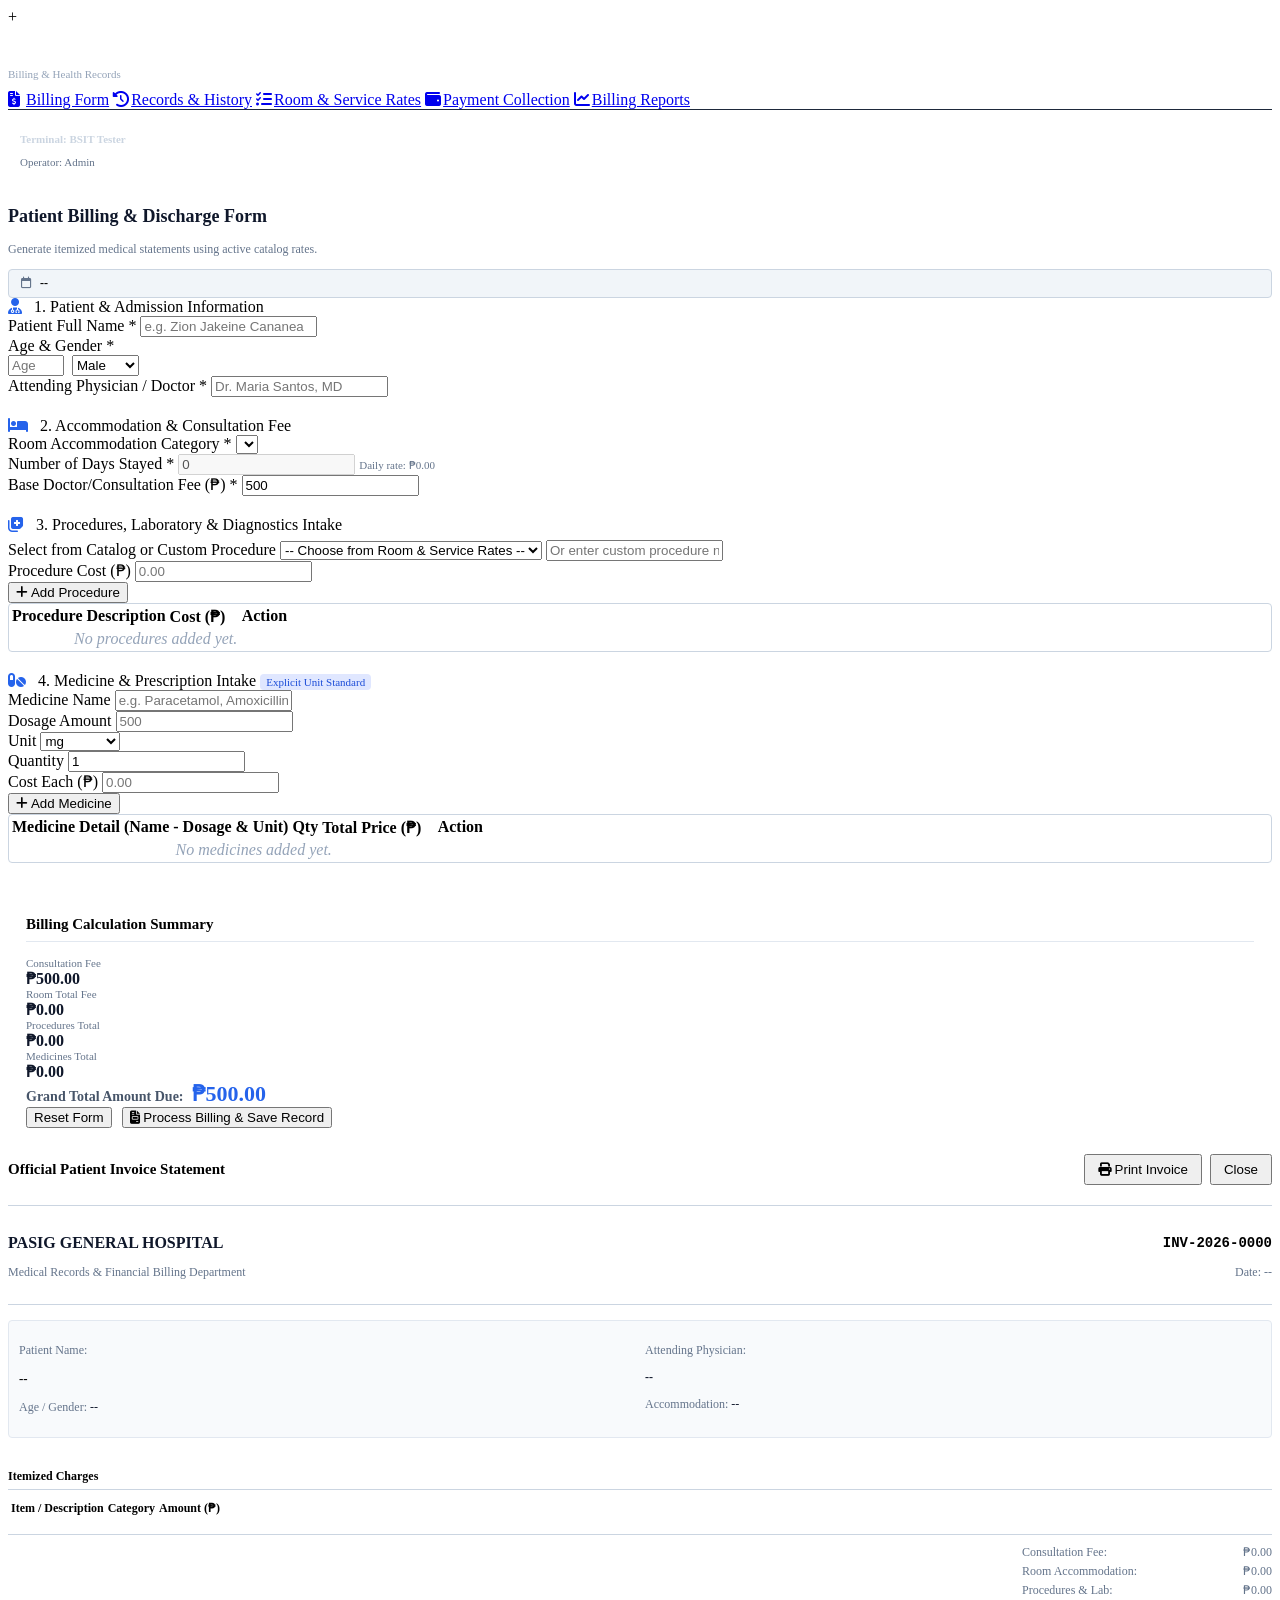
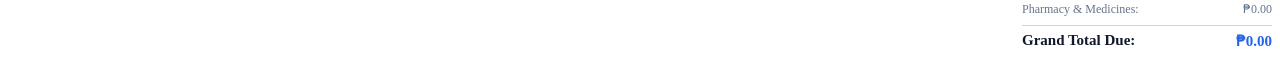
==== commit 6ad7b26f: "Update billing.html" ====
--- a/billing.html
+++ b/billing.html
@@ -272,4 +272,4 @@
  </div>
  <script src="js/app.js"></script>
 </body>
-</html>+</html>
